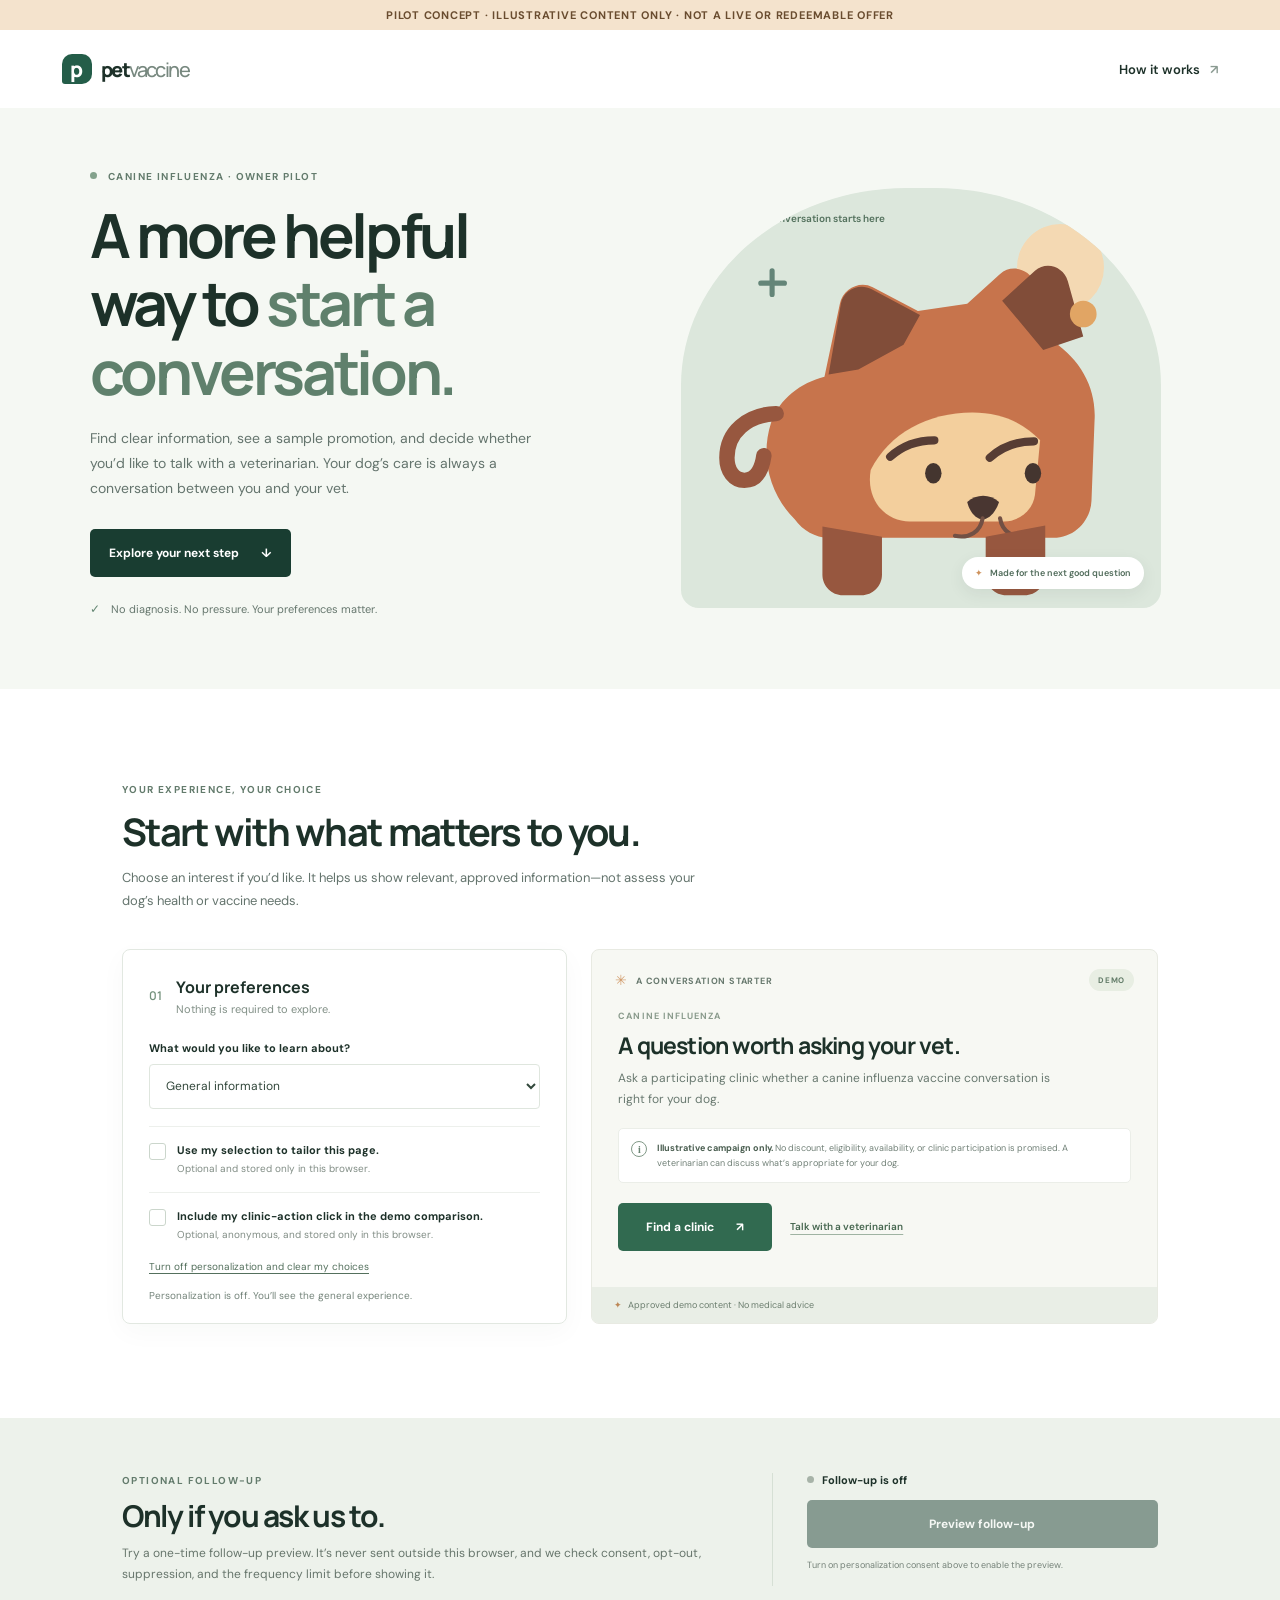
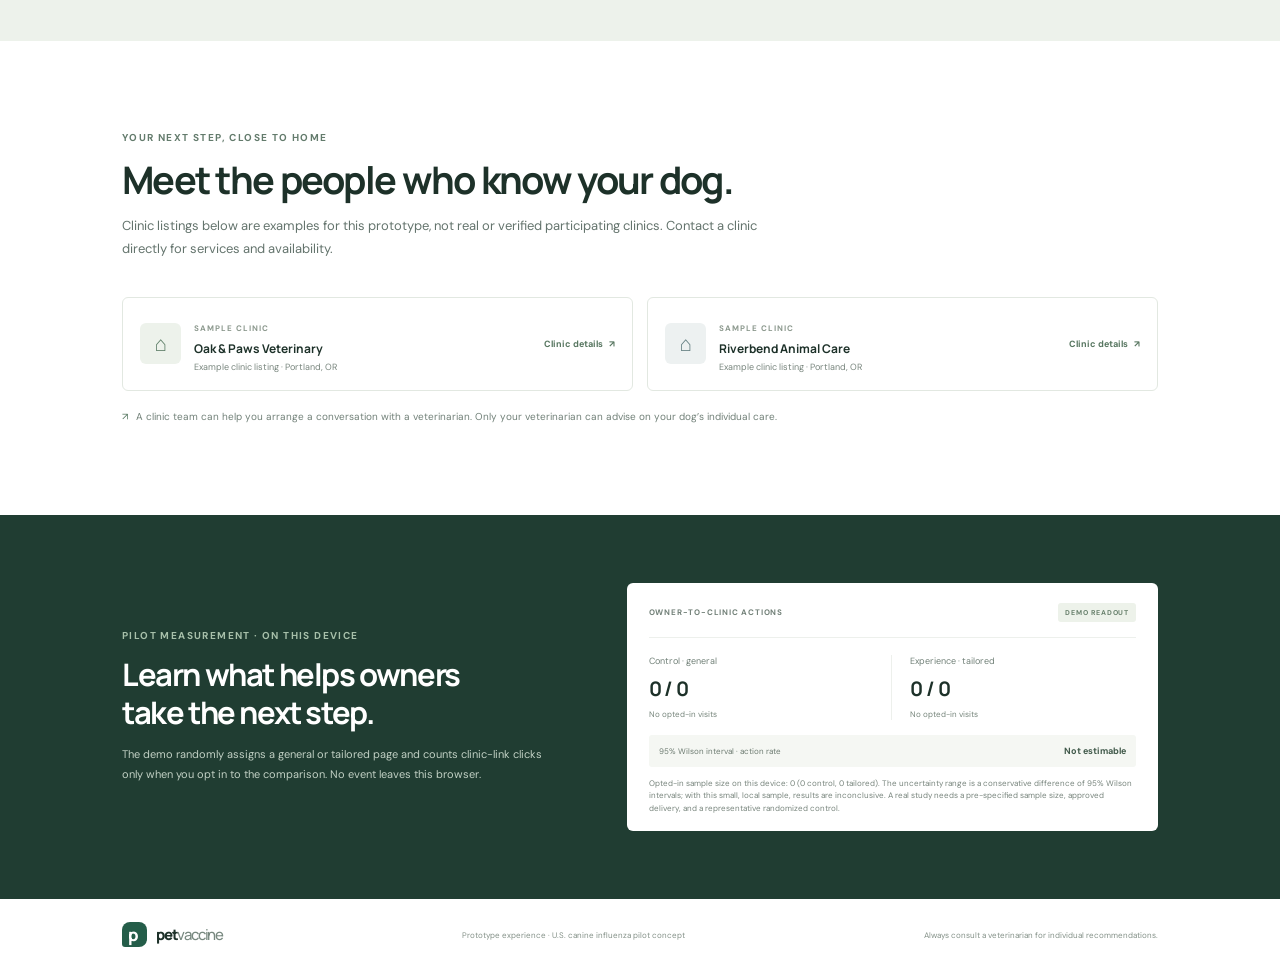
==== index.html @ d9c0f5e4 "Build consent-based promotion prototype Co-authored-by: Prasannanewj <315399519+Prasannanewj@users.n" ====
<!doctype html>
<html lang="en">
  <head>
    <meta charset="utf-8">
    <meta name="viewport" content="width=device-width, initial-scale=1">
    <meta name="theme-color" content="#f5f8f3">
    <meta name="description" content="A consent-first canine influenza promotion experience that helps dog owners connect with a veterinarian.">
    <title>A better next step for your dog | Pet Vaccine</title>
    <link rel="stylesheet" href="styles.css">
    <script src="offer-personalization.js" defer></script>
    <script src="app.js" defer></script>
  </head>
  <body>
    <div class="prototype-banner">Pilot concept · Illustrative content only · Not a live or redeemable offer</div>
    <header class="site-header">
      <a class="brand" href="#" aria-label="Pet Vaccine home">
        <span class="brand-mark" aria-hidden="true">p</span>
        <span>pet<span class="brand-light">vaccine</span></span>
      </a>
      <a class="header-link" href="#how-it-works">How it works <span aria-hidden="true">↗</span></a>
    </header>

    <main>
      <section class="hero">
        <div class="hero-copy">
          <p class="eyebrow"><span class="eyebrow-dot"></span> CANINE INFLUENZA · OWNER PILOT</p>
          <h1>A more helpful<br>way to <span>start a conversation.</span></h1>
          <p class="hero-intro">Find clear information, see a sample promotion, and decide whether you’d like to talk with a veterinarian. Your dog’s care is always a conversation between you and your vet.</p>
          <a class="button button-dark" href="#your-next-step">Explore your next step <span aria-hidden="true">↓</span></a>
          <div class="trust-note"><span class="check-icon" aria-hidden="true">✓</span> No diagnosis. No pressure. Your preferences matter.</div>
        </div>
        <div class="hero-art" aria-hidden="true">
          <div class="sun-disc"></div>
          <div class="art-caption"><span class="caption-dot"></span> A vet-led conversation starts here</div>
          <svg class="dog-illustration" viewBox="0 0 430 390" role="img" aria-label="">
            <path d="M92 311c-24-24-34-60-23-94 8-24 29-39 52-45l15-71c3-14 19-23 32-16l44 23 48-7 32-29c11-10 29-5 34 9l18 57c27 18 42 46 40 77l-3 78c-1 20-17 36-37 36H125c-13 0-25-7-33-18Z" fill="#c7744c"/>
            <path d="m125 170 12-69c2-13 18-21 30-14l47 25-16 29-44 24Z" fill="#814d39"/>
            <path d="m294 98 32-29c11-10 28-4 32 10l15 54-39 13Z" fill="#814d39"/>
            <path d="M166 263c18-36 56-56 99-56 27 0 49 9 66 27l-5 53c-2 15-15 26-30 26h-92c-23 0-43-20-38-50Z" fill="#f3cf9d"/>
            <path d="M185 250c11-10 26-16 43-16" fill="none" stroke="#573d34" stroke-linecap="round" stroke-width="8"/>
            <path d="M282 251c11-10 26-16 43-16" fill="none" stroke="#573d34" stroke-linecap="round" stroke-width="8"/>
            <ellipse cx="227" cy="266" rx="8" ry="10" fill="#44352f"/>
            <ellipse cx="324" cy="266" rx="8" ry="10" fill="#44352f"/>
            <path d="M260 294c9-8 22-8 31 0-4 12-11 17-16 17s-12-5-15-17Z" fill="#493631"/>
            <path d="M275 310c-2 13-13 20-27 17" fill="none" stroke="#725044" stroke-linecap="round" stroke-width="4"/>
            <path d="M292 310c2 13 13 20 27 17" fill="none" stroke="#725044" stroke-linecap="round" stroke-width="4"/>
            <path d="M119 318v47c0 11 9 20 20 20h18c11 0 20-9 20-20v-37m101 0v37c0 11 9 20 20 20h18c11 0 20-9 20-20v-48" fill="#97573f"/>
            <path d="M74 208c-28 1-48 18-48 43 0 13 7 22 17 22 12 0 17-10 19-24" fill="none" stroke="#97573f" stroke-linecap="round" stroke-width="15"/>
            <circle cx="373" cy="111" r="13" fill="#e1a564"/>
            <path d="M70 69v23m-11-11h23" stroke="#648578" stroke-linecap="round" stroke-width="5"/>
          </svg>
          <div class="art-tag"><span aria-hidden="true">✦</span> Made for the next good question</div>
        </div>
      </section>

      <section class="next-step section-wrap" id="your-next-step">
        <div class="section-heading">
          <p class="eyebrow">YOUR EXPERIENCE, YOUR CHOICE</p>
          <h2>Start with what matters to you.</h2>
          <p>Choose an interest if you’d like. It helps us show relevant, approved information—not assess your dog’s health or vaccine needs.</p>
        </div>
        <div class="experience-grid">
          <form class="preferences-card" id="preferences-form">
            <div class="card-title-row">
              <span class="step-number">01</span>
              <div><h3>Your preferences</h3><p>Nothing is required to explore.</p></div>
            </div>
            <label for="interest">What would you like to learn about?</label>
            <select id="interest" name="interest">
              <option value="general">General information</option>
              <option value="boarding">Boarding or daycare</option>
              <option value="social">Time with other dogs</option>
              <option value="travel">Travel and outings</option>
            </select>
            <label class="choice-row">
              <input id="personalization-consent" type="checkbox">
              <span class="custom-checkbox" aria-hidden="true"></span>
              <span><strong>Use my selection to tailor this page.</strong><small>Optional and stored only in this browser.</small></span>
            </label>
            <label class="choice-row choice-subtle">
              <input id="analytics-consent" type="checkbox">
              <span class="custom-checkbox" aria-hidden="true"></span>
              <span><strong>Include my clinic-action click in the demo comparison.</strong><small>Optional, anonymous, and stored only in this browser.</small></span>
            </label>
            <button type="button" class="text-button" id="opt-out">Turn off personalization and clear my choices</button>
            <p class="privacy-note" id="preference-status" aria-live="polite">Personalization is off. You’ll see the general experience.</p>
          </form>

          <div class="offer-card" aria-live="polite">
            <div class="offer-topline"><span class="offer-label"><span class="sparkle" aria-hidden="true">✳</span> A CONVERSATION STARTER</span><span class="demo-pill">DEMO</span></div>
            <div class="offer-content">
              <p class="offer-kicker" id="offer-kicker">CANINE INFLUENZA</p>
              <h3 id="offer-title">A question worth asking your vet.</h3>
              <p id="offer-copy">Ask a participating clinic whether a canine influenza vaccine conversation is right for your dog.</p>
              <div class="offer-terms">
                <span class="terms-icon" aria-hidden="true">i</span>
                <p><strong>Illustrative campaign only.</strong> No discount, eligibility, availability, or clinic participation is promised. A veterinarian can discuss what’s appropriate for your dog.</p>
              </div>
              <div class="offer-actions">
                <a class="button button-green" id="clinic-action" href="#clinic-directory">Find a clinic <span aria-hidden="true">↗</span></a>
                <a class="vet-link" href="#talk-to-vet">Talk with a veterinarian</a>
              </div>
            </div>
            <div class="offer-footer"><span aria-hidden="true">✦</span> Approved demo content · No medical advice</div>
          </div>
        </div>
      </section>

      <section class="follow-up-section" id="how-it-works">
        <div class="follow-up-inner">
          <div class="follow-copy">
            <p class="eyebrow">OPTIONAL FOLLOW-UP</p>
            <h2>Only if you ask us to.</h2>
            <p>Try a one-time follow-up preview. It’s never sent outside this browser, and we check consent, opt-out, suppression, and the frequency limit before showing it.</p>
          </div>
          <div class="follow-control">
            <div class="follow-state"><span class="status-dot" id="follow-status-dot"></span><span id="follow-status">Follow-up is off</span></div>
            <button type="button" class="button button-dark button-wide" id="send-follow-up">Preview follow-up</button>
            <p class="small-print" id="follow-result" aria-live="polite">Turn on personalization consent above to enable the preview.</p>
          </div>
        </div>
      </section>

      <section class="clinic-section section-wrap" id="clinic-directory">
        <div class="section-heading">
          <p class="eyebrow">YOUR NEXT STEP, CLOSE TO HOME</p>
          <h2>Meet the people who know your dog.</h2>
          <p>Clinic listings below are examples for this prototype, not real or verified participating clinics. Contact a clinic directly for services and availability.</p>
        </div>
        <div class="clinic-list">
          <article class="clinic-card">
            <div class="clinic-icon" aria-hidden="true">⌂</div>
            <div><span class="clinic-demo">SAMPLE CLINIC</span><h3>Oak & Paws Veterinary</h3><p>Example clinic listing · Portland, OR</p></div>
            <a href="#talk-to-vet" class="clinic-link">Clinic details <span aria-hidden="true">↗</span></a>
          </article>
          <article class="clinic-card">
            <div class="clinic-icon clinic-icon-blue" aria-hidden="true">⌂</div>
            <div><span class="clinic-demo">SAMPLE CLINIC</span><h3>Riverbend Animal Care</h3><p>Example clinic listing · Portland, OR</p></div>
            <a href="#talk-to-vet" class="clinic-link">Clinic details <span aria-hidden="true">↗</span></a>
          </article>
        </div>
        <p class="clinic-disclaimer" id="talk-to-vet"><span aria-hidden="true">↗</span> A clinic team can help you arrange a conversation with a veterinarian. Only your veterinarian can advise on your dog’s individual care.</p>
      </section>

      <section class="experiment-section">
        <div class="experiment-inner">
          <div>
            <p class="eyebrow">PILOT MEASUREMENT · ON THIS DEVICE</p>
            <h2>Learn what helps owners take the next step.</h2>
            <p class="experiment-description">The demo randomly assigns a general or tailored page and counts clinic-link clicks only when you opt in to the comparison. No event leaves this browser.</p>
          </div>
          <div class="experiment-report" aria-live="polite">
            <div class="report-heading"><span>OWNER-TO-CLINIC ACTIONS</span><span class="report-tag">DEMO READOUT</span></div>
            <div class="report-grid">
              <div><span>Control · general</span><strong id="control-result">0 / 0</strong><small id="control-rate">No opted-in visits</small></div>
              <div><span>Experience · tailored</span><strong id="treatment-result">0 / 0</strong><small id="treatment-rate">No opted-in visits</small></div>
            </div>
            <div class="uncertainty-row"><span>95% Wilson interval · action rate</span><strong id="uncertainty-result">Not estimable</strong></div>
            <p class="experiment-limits" id="experiment-limits">Sample size is local to this device and will be too small to draw conclusions. This is not a clinical outcome or a real campaign test.</p>
          </div>
        </div>
      </section>
    </main>
    <footer class="site-footer">
      <a class="brand footer-brand" href="#"><span class="brand-mark" aria-hidden="true">p</span><span>pet<span class="brand-light">vaccine</span></span></a>
      <p>Prototype experience · U.S. canine influenza pilot concept</p>
      <p>Always consult a veterinarian for individual recommendations.</p>
    </footer>
  </body>
</html>
---- styles.css ----
@import url("https://fonts.googleapis.com/css2?family=DM+Sans:wght@400;500;600;700&family=Manrope:wght@400;500;600;700;800&display=swap");

:root {
  color-scheme: light;
  --ink: #1d3129;
  --muted: #64746d;
  --green: #245d49;
  --green-dark: #193d31;
  --sage: #e8eee7;
  --cream: #f5f8f3;
  --line: #e2e8e1;
  --orange: #e3aa70;
  font-family: "DM Sans", sans-serif;
  font-synthesis: none;
  text-rendering: optimizeLegibility;
}

* { box-sizing: border-box; }
html { scroll-behavior: smooth; }
body { margin: 0; color: var(--ink); background: #fff; }
a { color: inherit; }
button, select { font: inherit; }

.prototype-banner {
  background: #f4e3cd;
  color: #694c2f;
  text-align: center;
  padding: 8px 20px;
  font-size: 11px;
  font-weight: 700;
  letter-spacing: .07em;
  text-transform: uppercase;
}
.site-header {
  height: 78px;
  max-width: 1240px;
  margin: 0 auto;
  padding: 0 42px;
  display: flex;
  align-items: center;
  justify-content: space-between;
}
.brand {
  display: inline-flex;
  align-items: center;
  gap: 9px;
  text-decoration: none;
  font: 800 20px Manrope, sans-serif;
  letter-spacing: -.08em;
}
.brand-mark {
  display: grid;
  place-items: center;
  height: 30px;
  width: 30px;
  border-radius: 10px 10px 10px 3px;
  background: var(--green);
  color: #fff;
  font: 800 21px Manrope, sans-serif;
  letter-spacing: -.1em;
  padding-right: 3px;
}
.brand-light { color: #77887f; font-weight: 500; }
.header-link { text-decoration: none; font-size: 13px; font-weight: 600; }
.header-link span { margin-left: 7px; color: #8a9a91; }

.hero {
  min-height: 570px;
  background: var(--cream);
  display: grid;
  grid-template-columns: minmax(0, 1fr) minmax(380px, 1fr);
  align-items: center;
  gap: 24px;
  padding: 52px max(7vw, calc((100vw - 1180px) / 2));
  overflow: hidden;
}
.hero-copy { max-width: 555px; padding: 10px 0 20px; }
.eyebrow {
  color: #637b6c;
  font-size: 10px;
  letter-spacing: .14em;
  font-weight: 700;
  margin: 0 0 18px;
}
.eyebrow-dot, .caption-dot, .status-dot {
  display: inline-block;
  background: #83a28c;
  width: 7px;
  height: 7px;
  border-radius: 50%;
  margin-right: 8px;
  vertical-align: 1px;
}
h1, h2, h3, p { margin-top: 0; }
h1, h2, h3 { font-family: Manrope, sans-serif; }
h1 {
  font-size: clamp(42px, 5vw, 61px);
  line-height: 1.12;
  letter-spacing: -.055em;
  margin: 0 0 20px;
}
h1 span { color: #5f806c; }
.hero-intro { max-width: 465px; color: var(--muted); line-height: 1.8; font-size: 14px; margin-bottom: 27px; }
.button {
  min-height: 48px;
  border: 0;
  border-radius: 5px;
  display: inline-flex;
  align-items: center;
  justify-content: center;
  gap: 22px;
  padding: 0 19px;
  text-decoration: none;
  font-size: 12px;
  font-weight: 700;
  cursor: pointer;
  transition: background .2s, transform .2s;
}
.button:hover:not(:disabled) { transform: translateY(-1px); }
.button-dark { color: white; background: var(--green-dark); }
.button-dark:hover:not(:disabled) { background: #24513f; }
.button-green { color: #fff; background: #316a50; min-width: 154px; }
.button-green:hover { background: #275b43; }
.button:disabled { cursor: not-allowed; opacity: .48; }
.trust-note { color: #66776e; font-size: 11px; margin-top: 24px; }
.check-icon { font-size: 12px; color: #638672; margin-right: 8px; }
.hero-art {
  position: relative;
  justify-self: center;
  width: min(100%, 480px);
  height: 420px;
  border-radius: 47% 47% 18px 18px;
  background: #dce7dc;
  overflow: hidden;
}
.sun-disc { position: absolute; top: 36px; right: 57px; width: 87px; height: 87px; border-radius: 50%; background: #f4d9b3; }
.dog-illustration { position: absolute; bottom: 8px; left: 50%; width: 92%; height: auto; transform: translateX(-50%); }
.art-caption {
  position: absolute;
  top: 24px;
  left: 25px;
  z-index: 1;
  font-size: 10px;
  font-weight: 600;
  color: #52705c;
}
.caption-dot { background: #779580; width: 6px; height: 6px; margin-right: 5px; }
.art-tag {
  position: absolute;
  bottom: 19px;
  right: 17px;
  z-index: 1;
  border-radius: 30px;
  padding: 10px 13px;
  background: #fff;
  color: #516c5b;
  font-size: 9px;
  font-weight: 600;
  box-shadow: 0 5px 16px #32463a14;
}
.art-tag span { color: #ce915b; margin-right: 5px; }

.section-wrap { max-width: 1120px; margin: auto; padding: 94px 42px; }
.section-heading { max-width: 590px; margin-bottom: 36px; }
.section-heading .eyebrow { margin-bottom: 13px; }
h2 { font-size: clamp(29px, 3vw, 38px); line-height: 1.2; letter-spacing: -.045em; margin-bottom: 13px; }
.section-heading > p:last-child { color: var(--muted); font-size: 13px; line-height: 1.75; margin: 0; }
.experience-grid { display: grid; grid-template-columns: .88fr 1.12fr; gap: 24px; align-items: stretch; }
.preferences-card {
  border: 1px solid var(--line);
  border-radius: 8px;
  padding: 26px 26px 20px;
  box-shadow: 0 8px 27px #263e2b08;
}
.card-title-row { display: flex; align-items: center; gap: 14px; margin-bottom: 25px; }
.step-number { color: #73917c; font: 600 12px Manrope, sans-serif; }
.card-title-row h3 { font-size: 16px; margin: 0 0 4px; }
.card-title-row p { font-size: 11px; color: #829087; margin: 0; }
.preferences-card > label:not(.choice-row) { display: block; font-size: 11px; font-weight: 700; margin-bottom: 9px; }
.preferences-card select {
  width: 100%;
  height: 45px;
  padding: 0 12px;
  color: #33483c;
  border: 1px solid #dfe6de;
  border-radius: 4px;
  background: #fff;
  font-size: 12px;
  margin-bottom: 17px;
}
.choice-row {
  position: relative;
  display: flex;
  align-items: flex-start;
  gap: 11px;
  border-top: 1px solid #edf0ec;
  padding: 15px 0;
  cursor: pointer;
}
.choice-row input { position: absolute; opacity: 0; }
.custom-checkbox {
  flex: 0 0 17px;
  height: 17px;
  border: 1px solid #cbd6cc;
  border-radius: 3px;
  margin-top: 1px;
}
.choice-row input:checked + .custom-checkbox { background: var(--green); border-color: var(--green); }
.choice-row input:checked + .custom-checkbox::after { content: "✓"; display: block; color: white; font-size: 11px; text-align: center; line-height: 15px; }
.choice-row input:focus-visible + .custom-checkbox { outline: 3px solid #9db8a2; outline-offset: 2px; }
.choice-row strong { display: block; font-size: 11px; line-height: 1.5; }
.choice-row small { display: block; color: #818d85; font-size: 10px; line-height: 1.55; margin-top: 3px; }
.choice-subtle { padding-bottom: 11px; }
.text-button {
  border: 0;
  padding: 4px 0;
  background: none;
  color: #54705d;
  font-size: 10px;
  text-decoration: underline;
  text-underline-offset: 3px;
  cursor: pointer;
}
.privacy-note { font-size: 10px; color: #74847a; line-height: 1.5; margin: 11px 0 0; }
.offer-card {
  background: #f7f8f3;
  border: 1px solid #e8eae2;
  border-radius: 8px;
  overflow: hidden;
  display: flex;
  flex-direction: column;
}
.offer-topline { display: flex; align-items: center; justify-content: space-between; padding: 19px 23px 0; }
.offer-label { color: #68796e; font-size: 9px; letter-spacing: .09em; font-weight: 700; }
.sparkle { color: #d29d6d; font-size: 14px; vertical-align: -1px; margin-right: 5px; }
.demo-pill { background: #e8eee3; border-radius: 30px; color: #637c69; font-size: 8px; letter-spacing: .09em; font-weight: 700; padding: 6px 9px; }
.offer-content { padding: 19px 26px 23px; flex: 1; }
.offer-kicker { color: #8a9b8c; font-size: 9px; letter-spacing: .12em; font-weight: 700; margin-bottom: 9px; }
.offer-content h3 { font-size: 23px; line-height: 1.25; letter-spacing: -.035em; max-width: 400px; margin-bottom: 9px; }
.offer-content > p:not(.offer-kicker) { color: #697970; font-size: 12px; line-height: 1.7; max-width: 455px; margin-bottom: 19px; }
.offer-terms { display: flex; gap: 10px; align-items: flex-start; background: #fff; border: 1px solid #ebeee8; border-radius: 5px; padding: 12px; margin-bottom: 20px; }
.terms-icon { flex: 0 0 16px; display: grid; place-items: center; height: 16px; border: 1px solid #819987; border-radius: 50%; color: #688471; font: 600 10px Georgia, serif; }
.offer-terms p { color: #718077; font-size: 9px; line-height: 1.6; margin: 0; }
.offer-terms strong { color: #4a5e50; }
.offer-actions { display: flex; align-items: center; gap: 18px; }
.vet-link { color: #46664f; font-size: 10px; font-weight: 600; text-decoration-color: #9fb3a2; text-underline-offset: 4px; }
.offer-footer { background: #e9eee6; padding: 12px 22px; color: #6b7d6e; font-size: 9px; }
.offer-footer span { color: #bc8756; margin-right: 4px; }

.follow-up-section { background: #edf2eb; }
.follow-up-inner { max-width: 1120px; margin: auto; padding: 55px 42px; display: grid; grid-template-columns: 1.2fr .8fr; gap: 70px; align-items: center; }
.follow-copy .eyebrow { margin-bottom: 11px; }
.follow-copy h2 { font-size: 30px; margin-bottom: 9px; }
.follow-copy > p:last-child { max-width: 580px; color: #67766c; font-size: 12px; line-height: 1.7; margin: 0; }
.follow-control { border-left: 1px solid #d6e0d5; padding-left: 34px; }
.follow-state { font-size: 11px; font-weight: 700; margin-bottom: 13px; }
.status-dot { background: #a7b3a8; width: 7px; height: 7px; }
.status-dot.is-active { background: #588768; }
.button-wide { width: 100%; }
.small-print { color: #758279; font-size: 9px; line-height: 1.6; min-height: 28px; margin: 10px 0 0; }

.clinic-section { padding-top: 90px; padding-bottom: 90px; }
.clinic-section .section-heading { max-width: 660px; }
.clinic-list { display: grid; grid-template-columns: 1fr 1fr; gap: 14px; }
.clinic-card { display: flex; align-items: center; gap: 13px; padding: 17px; border: 1px solid var(--line); border-radius: 6px; }
.clinic-icon { display: grid; place-items: center; flex: 0 0 41px; height: 41px; background: #edf2eb; border-radius: 6px; color: #60806a; font-size: 21px; }
.clinic-icon-blue { background: #edf1f1; color: #668184; }
.clinic-card > div:nth-child(2) { flex: 1; }
.clinic-demo { color: #8b988d; font-size: 8px; letter-spacing: .12em; font-weight: 700; }
.clinic-card h3 { font-size: 12px; margin: 4px 0; }
.clinic-card p { color: #78857d; font-size: 9px; margin: 0; }
.clinic-link { font-size: 9px; font-weight: 700; color: #577660; white-space: nowrap; text-decoration: none; }
.clinic-link span { margin-left: 4px; }
.clinic-disclaimer { margin: 18px 0 0; color: #718078; font-size: 10px; line-height: 1.6; }
.clinic-disclaimer span { margin-right: 5px; color: #557760; }

.experiment-section { background: #203d32; color: #fff; }
.experiment-inner { max-width: 1120px; margin: auto; padding: 68px 42px; display: grid; grid-template-columns: .9fr 1.1fr; gap: 70px; align-items: center; }
.experiment-inner .eyebrow { color: #a7c0aa; margin-bottom: 14px; }
.experiment-inner h2 { max-width: 390px; font-size: 31px; margin-bottom: 14px; }
.experiment-description { max-width: 440px; color: #c1d0c4; font-size: 11px; line-height: 1.8; margin: 0; }
.experiment-report { background: #fff; border-radius: 6px; color: var(--ink); padding: 20px 22px 16px; }
.report-heading { display: flex; justify-content: space-between; align-items: center; color: #728078; font-size: 8px; letter-spacing: .1em; font-weight: 700; padding-bottom: 15px; border-bottom: 1px solid #edf0ec; }
.report-tag { color: #68806c; background: #edf2ea; border-radius: 3px; padding: 5px 7px; font-size: 7px; }
.report-grid { display: grid; grid-template-columns: 1fr 1fr; padding: 17px 0 15px; }
.report-grid > div:first-child { border-right: 1px solid #edf0ec; }
.report-grid > div:last-child { padding-left: 18px; }
.report-grid span, .report-grid strong, .report-grid small { display: block; }
.report-grid span { color: #718078; font-size: 9px; margin-bottom: 8px; }
.report-grid strong { font: 700 20px Manrope, sans-serif; letter-spacing: -.03em; margin-bottom: 6px; }
.report-grid small { color: #75847a; font-size: 8px; line-height: 1.5; }
.uncertainty-row { display: flex; align-items: center; justify-content: space-between; gap: 12px; background: #f5f7f3; padding: 10px; border-radius: 3px; color: #6d7b71; font-size: 8px; }
.uncertainty-row strong { color: #40594a; font-size: 9px; text-align: right; }
.experiment-limits { color: #77847c; font-size: 8px; line-height: 1.6; margin: 10px 0 0; }
.site-footer { max-width: 1120px; margin: auto; padding: 23px 42px; display: flex; align-items: center; justify-content: space-between; gap: 15px; }
.footer-brand { font-size: 15px; }
.footer-brand .brand-mark { width: 25px; height: 25px; font-size: 17px; border-radius: 8px 8px 8px 3px; }
.site-footer p { color: #839087; font-size: 8px; margin: 0; }

@media (max-width: 820px) {
  .hero { grid-template-columns: 1fr 1fr; padding-left: 6vw; padding-right: 6vw; min-height: 510px; }
  .hero-art { height: 350px; }
  .section-wrap { padding: 72px 28px; }
  .experience-grid { grid-template-columns: 1fr 1.05fr; gap: 15px; }
  .preferences-card { padding: 22px 18px 17px; }
  .offer-content { padding: 17px 20px 20px; }
  .offer-actions { align-items: flex-start; flex-direction: column; gap: 12px; }
  .follow-up-inner, .experiment-inner { padding: 50px 28px; gap: 35px; }
  .clinic-card { padding: 13px; gap: 9px; }
  .clinic-link { font-size: 8px; }
}
@media (max-width: 600px) {
  .prototype-banner { font-size: 8px; padding: 8px 9px; }
  .site-header { height: 65px; padding: 0 20px; }
  .brand { font-size: 17px; }
  .brand-mark { width: 27px; height: 27px; }
  .header-link { font-size: 11px; }
  .hero { grid-template-columns: 1fr; padding: 48px 23px 31px; gap: 27px; }
  .hero-copy { padding: 0; }
  h1 { font-size: 43px; }
  .hero-intro { font-size: 13px; }
  .hero-art { width: min(100%, 390px); height: 315px; }
  .dog-illustration { width: 100%; }
  .section-wrap { padding: 65px 21px; }
  .section-heading { margin-bottom: 25px; }
  .section-heading > p:last-child { font-size: 12px; }
  .experience-grid { grid-template-columns: 1fr; gap: 15px; }
  .preferences-card { padding: 23px 20px 18px; }
  .offer-content h3 { font-size: 21px; }
  .offer-actions { align-items: center; flex-direction: row; }
  .follow-up-inner { grid-template-columns: 1fr; gap: 24px; padding: 48px 22px; }
  .follow-control { border-left: 0; border-top: 1px solid #d6e0d5; padding: 19px 0 0; }
  .clinic-list { grid-template-columns: 1fr; }
  .clinic-card { padding: 16px; }
  .clinic-link { font-size: 9px; }
  .experiment-inner { grid-template-columns: 1fr; gap: 25px; padding: 49px 22px; }
  .experiment-inner h2 { font-size: 28px; }
  .site-footer { padding: 20px 22px; flex-wrap: wrap; }
  .site-footer p { flex: 1 1 100%; }
}

@media (prefers-reduced-motion: reduce) {
  html { scroll-behavior: auto; }
  *, *::before, *::after { transition-duration: .01ms !important; }
}
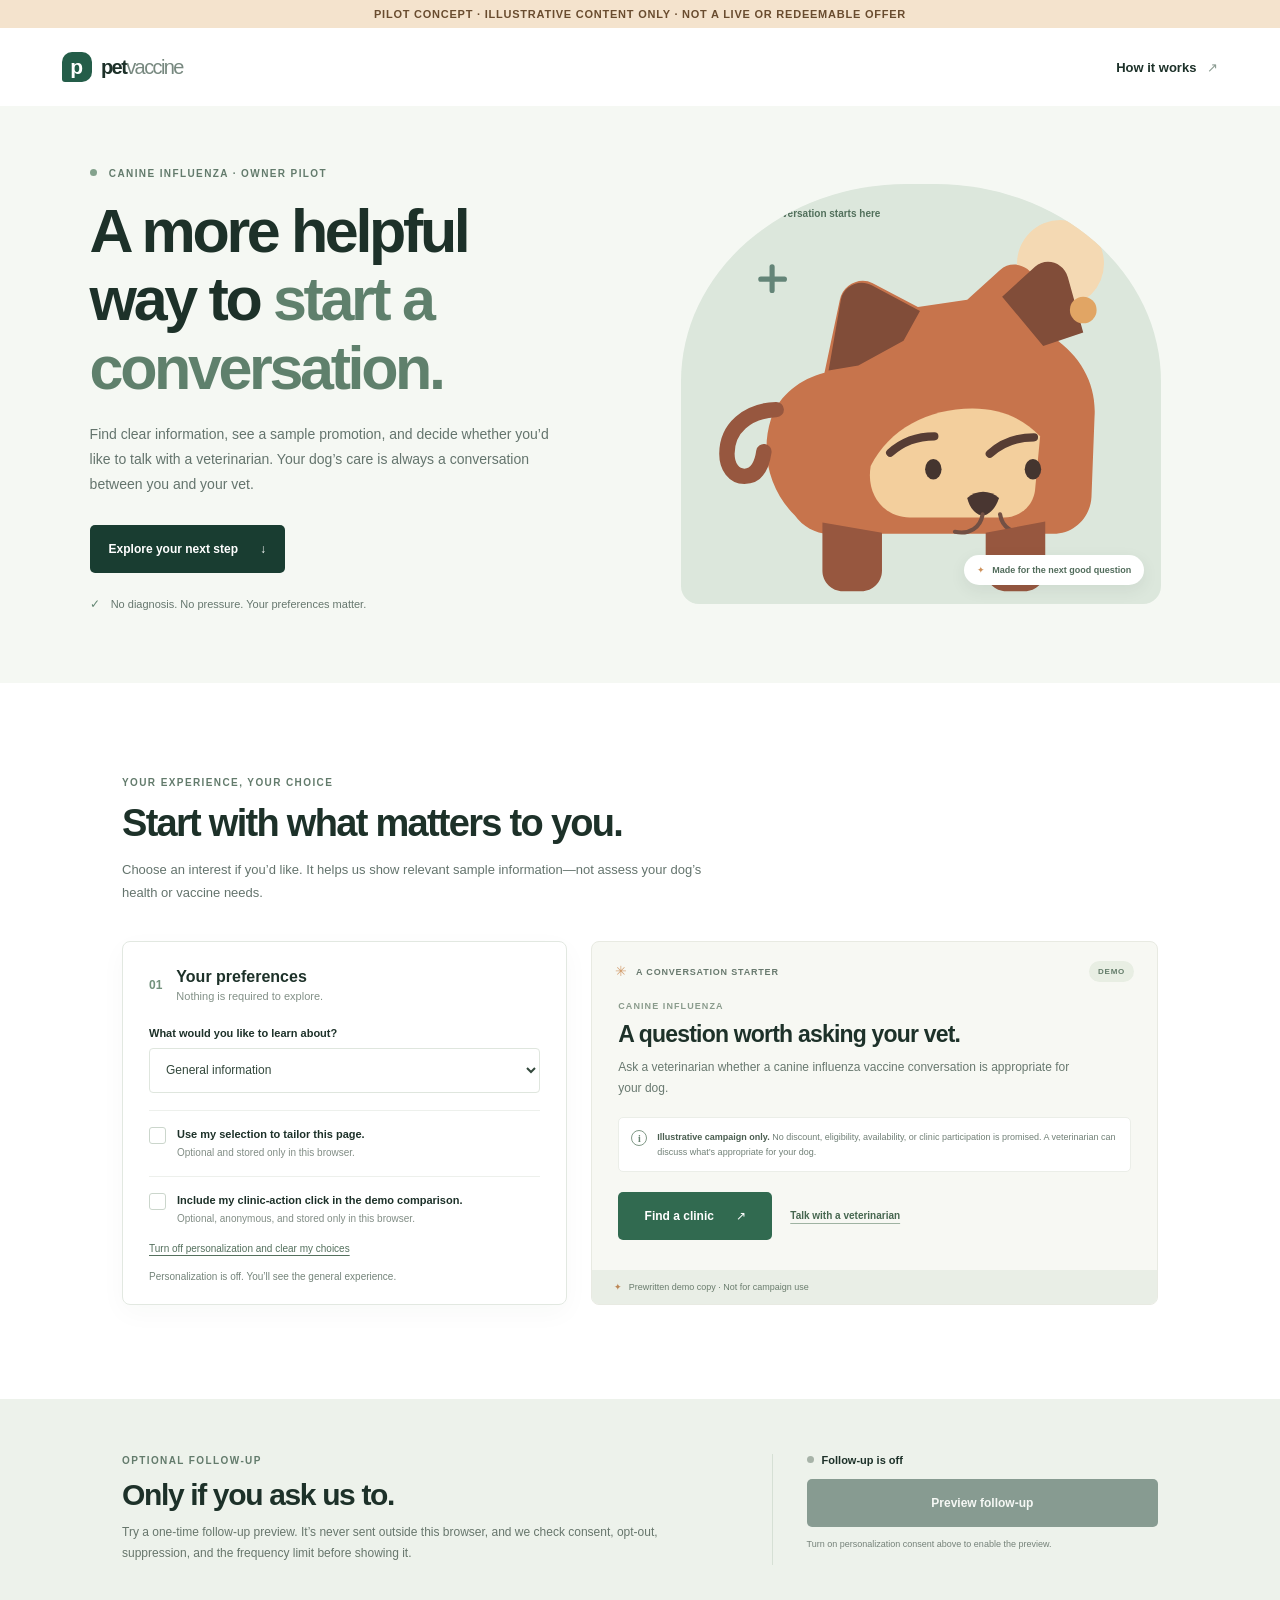
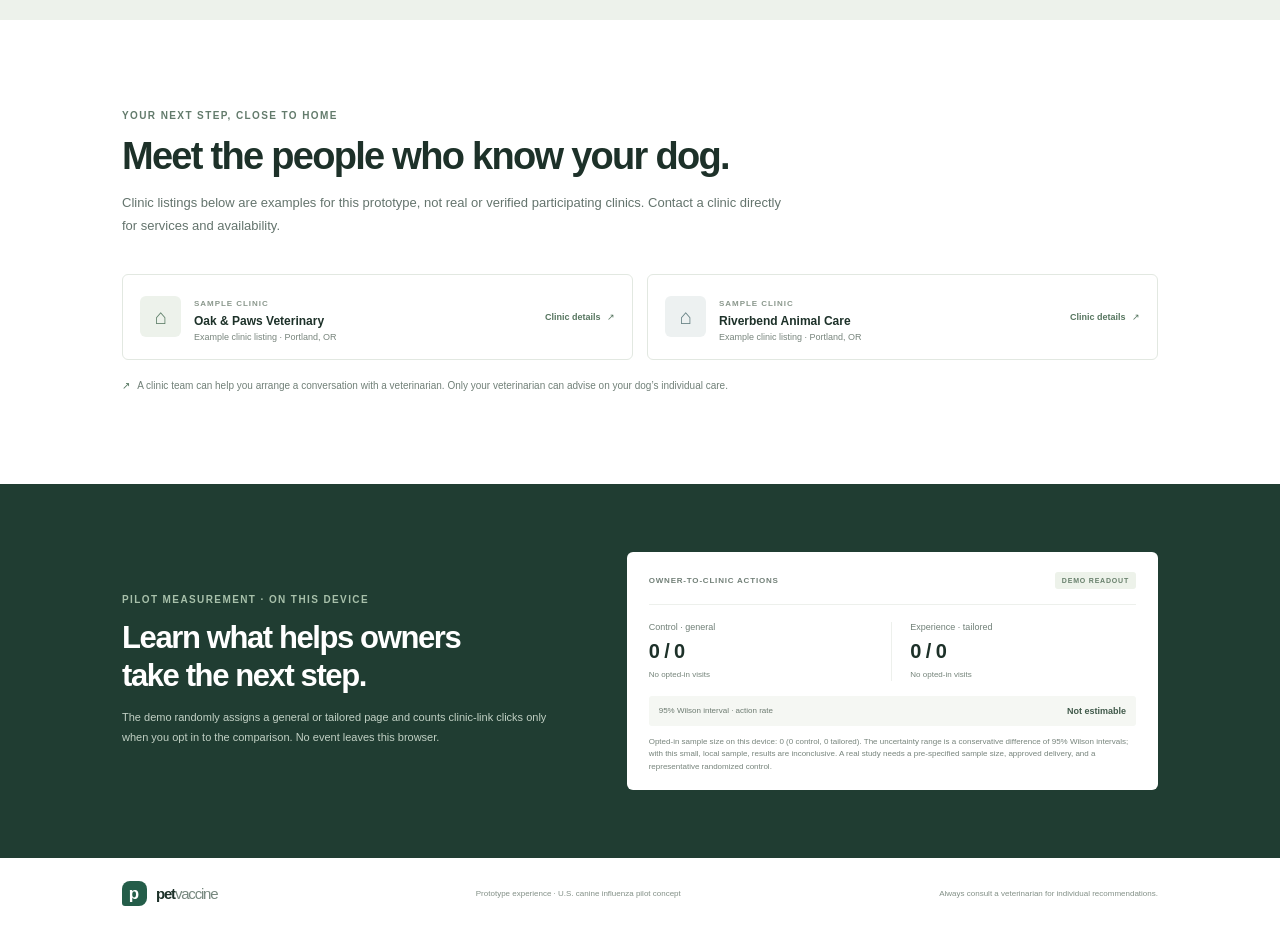
==== commit 0424ce5b: "Refine local consent and experiment flows Co-authored-by: Prasannanewj <315399519+Prasannanewj@users" ====
--- a/index.html
+++ b/index.html
@@ -5,6 +5,7 @@
     <meta name="viewport" content="width=device-width, initial-scale=1">
     <meta name="theme-color" content="#f5f8f3">
     <meta name="description" content="A consent-first canine influenza promotion experience that helps dog owners connect with a veterinarian.">
+    <link rel="icon" href="data:,">
     <title>A better next step for your dog | Pet Vaccine</title>
     <link rel="stylesheet" href="styles.css">
     <script src="offer-personalization.js" defer></script>
@@ -57,7 +58,7 @@
         <div class="section-heading">
           <p class="eyebrow">YOUR EXPERIENCE, YOUR CHOICE</p>
           <h2>Start with what matters to you.</h2>
-          <p>Choose an interest if you’d like. It helps us show relevant, approved information—not assess your dog’s health or vaccine needs.</p>
+          <p>Choose an interest if you’d like. It helps us show relevant sample information—not assess your dog’s health or vaccine needs.</p>
         </div>
         <div class="experience-grid">
           <form class="preferences-card" id="preferences-form">
@@ -91,7 +92,7 @@
             <div class="offer-content">
               <p class="offer-kicker" id="offer-kicker">CANINE INFLUENZA</p>
               <h3 id="offer-title">A question worth asking your vet.</h3>
-              <p id="offer-copy">Ask a participating clinic whether a canine influenza vaccine conversation is right for your dog.</p>
+              <p id="offer-copy">Ask a veterinarian whether a canine influenza vaccine conversation is appropriate for your dog.</p>
               <div class="offer-terms">
                 <span class="terms-icon" aria-hidden="true">i</span>
                 <p><strong>Illustrative campaign only.</strong> No discount, eligibility, availability, or clinic participation is promised. A veterinarian can discuss what’s appropriate for your dog.</p>
@@ -101,7 +102,7 @@
                 <a class="vet-link" href="#talk-to-vet">Talk with a veterinarian</a>
               </div>
             </div>
-            <div class="offer-footer"><span aria-hidden="true">✦</span> Approved demo content · No medical advice</div>
+            <div class="offer-footer"><span aria-hidden="true">✦</span> Prewritten demo copy · Not for campaign use</div>
           </div>
         </div>
       </section>
--- a/styles.css
+++ b/styles.css
@@ -1,5 +1,3 @@
-@import url("https://fonts.googleapis.com/css2?family=DM+Sans:wght@400;500;600;700&family=Manrope:wght@400;500;600;700;800&display=swap");
-
 :root {
   color-scheme: light;
   --ink: #1d3129;
@@ -10,7 +8,7 @@
   --cream: #f5f8f3;
   --line: #e2e8e1;
   --orange: #e3aa70;
-  font-family: "DM Sans", sans-serif;
+  font-family: "Segoe UI", Arial, sans-serif;
   font-synthesis: none;
   text-rendering: optimizeLegibility;
 }
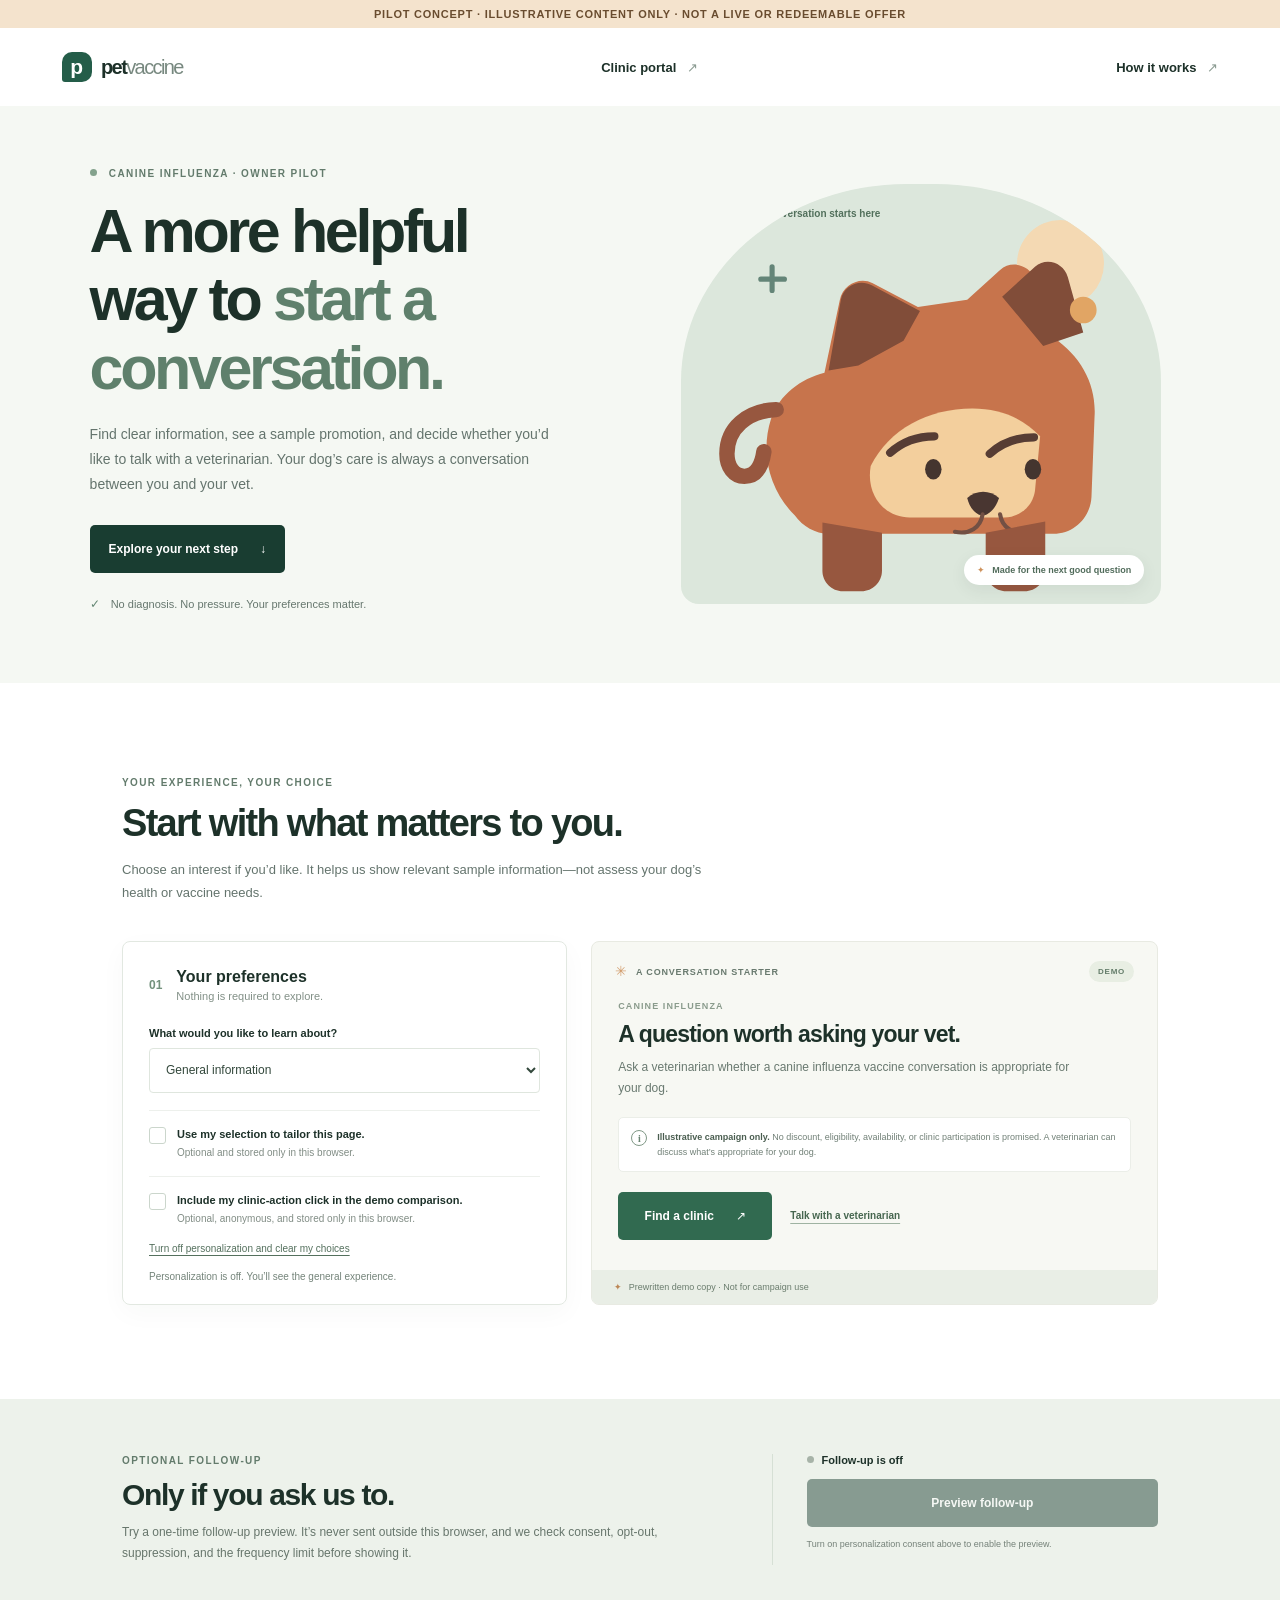
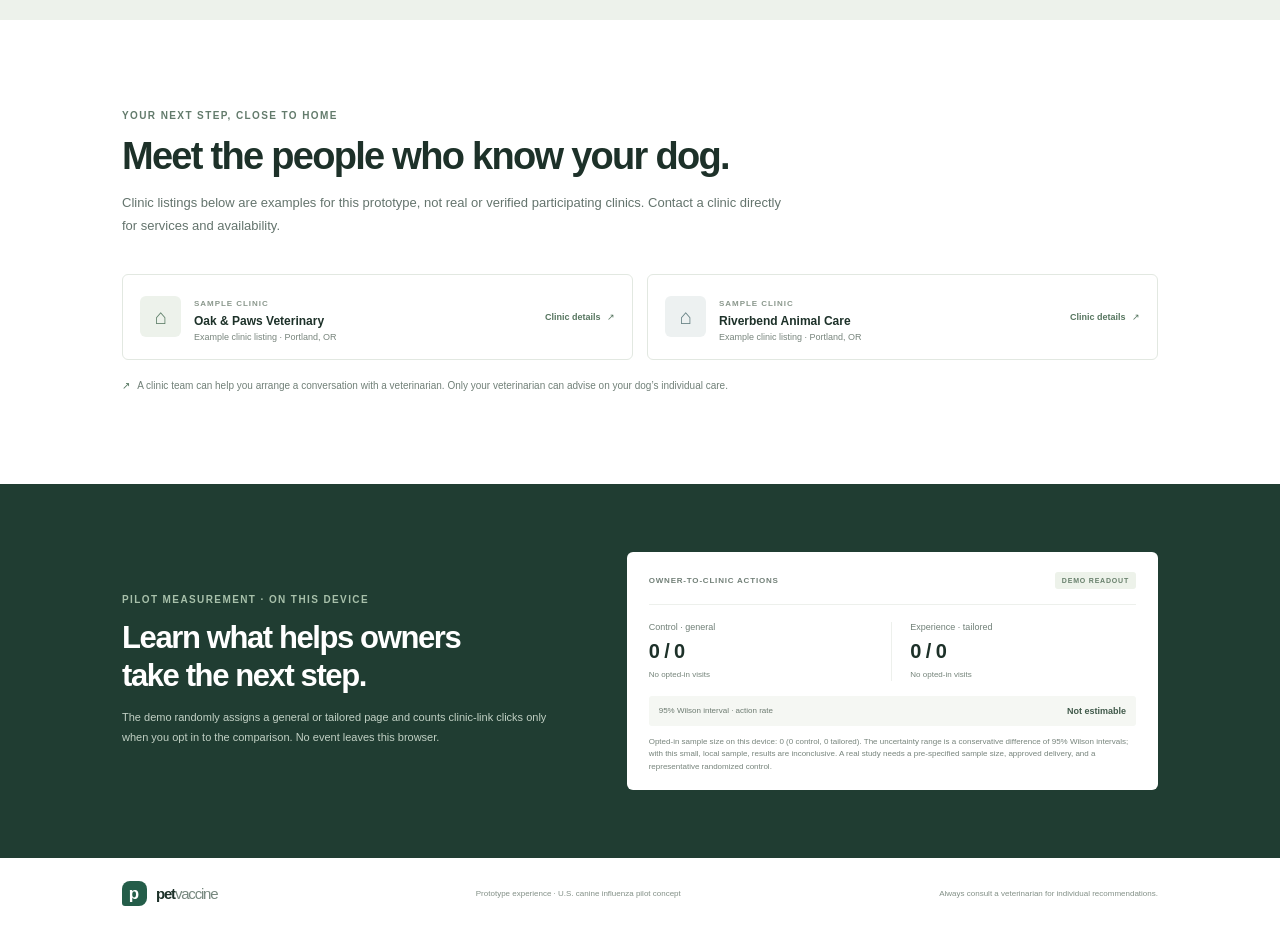
==== commit 7a9a1f6d: "Add veterinary clinic portal prototype Co-authored-by: Prasannanewj <315399519+Prasannanewj@users.no" ====
--- a/index.html
+++ b/index.html
@@ -18,6 +18,7 @@
         <span class="brand-mark" aria-hidden="true">p</span>
         <span>pet<span class="brand-light">vaccine</span></span>
       </a>
+      <a class="header-link" href="clinic-portal.html">Clinic portal <span aria-hidden="true">↗</span></a>
       <a class="header-link" href="#how-it-works">How it works <span aria-hidden="true">↗</span></a>
     </header>
 
